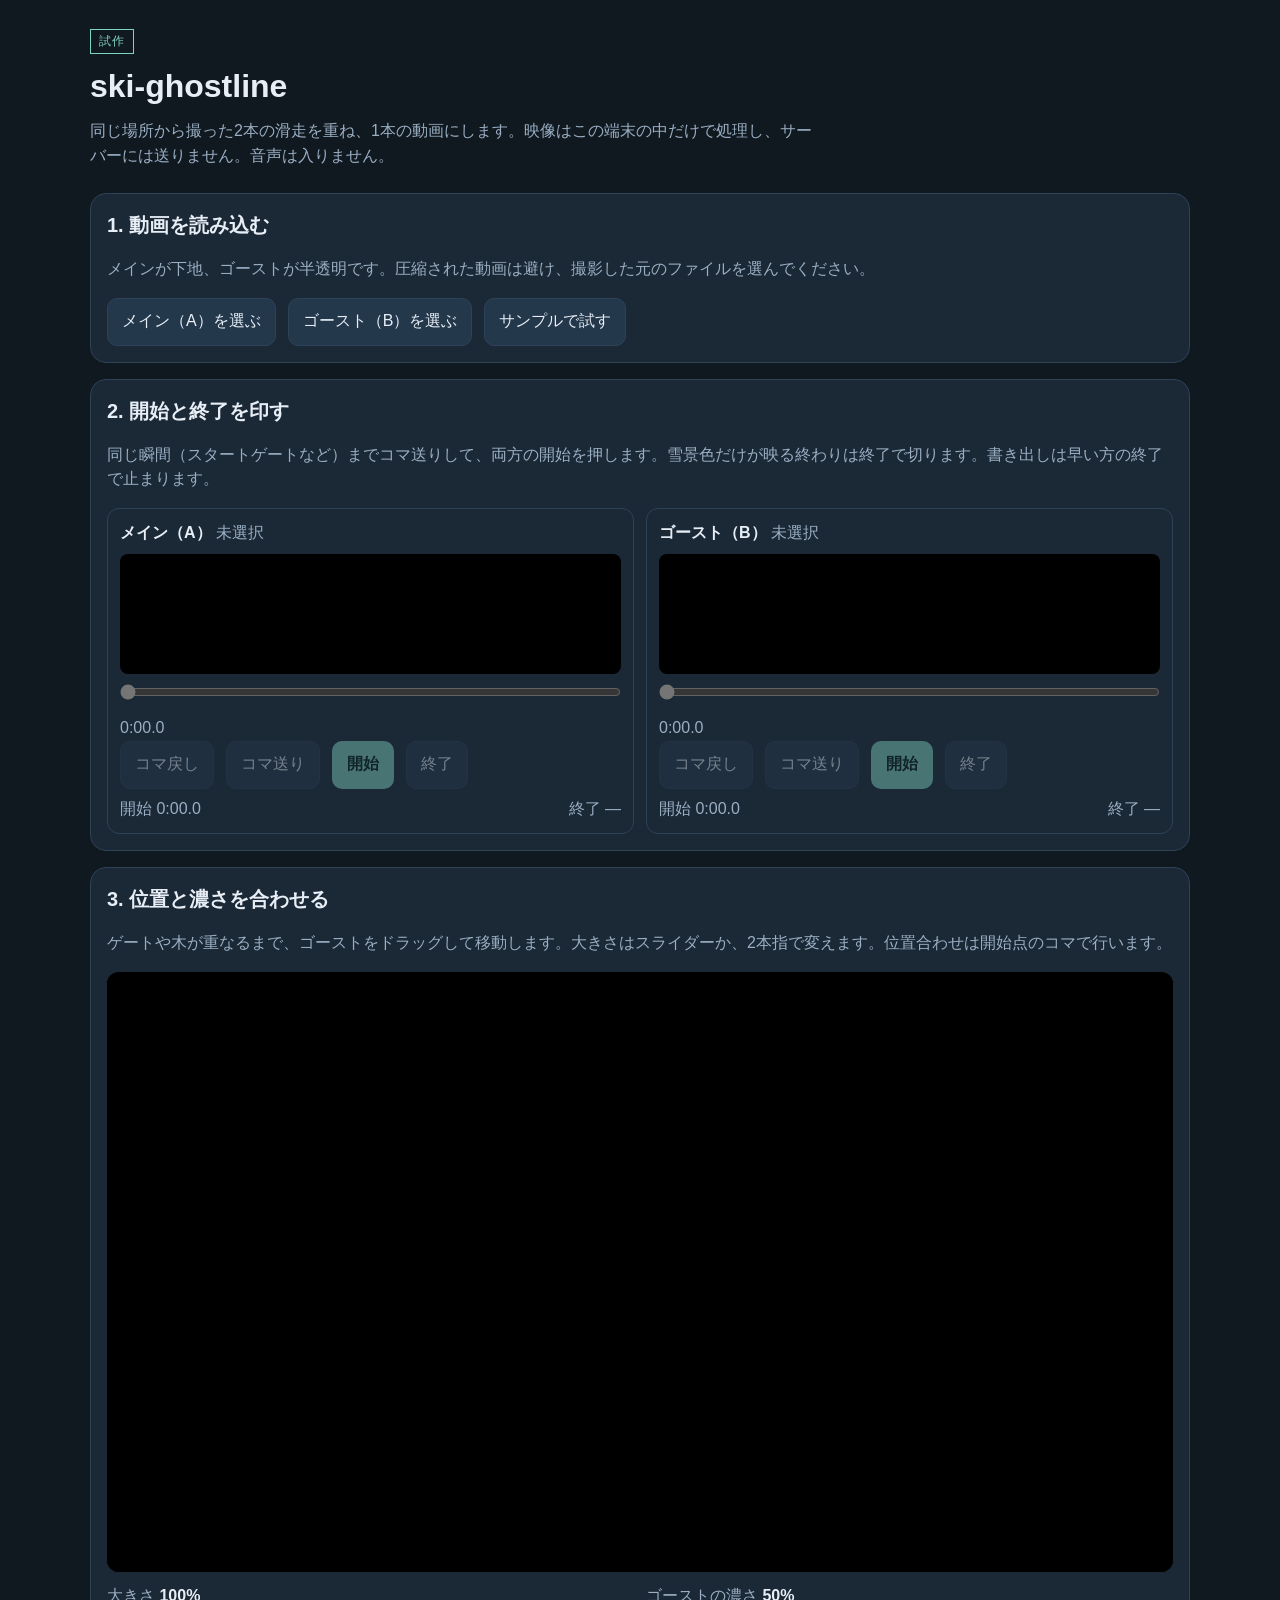
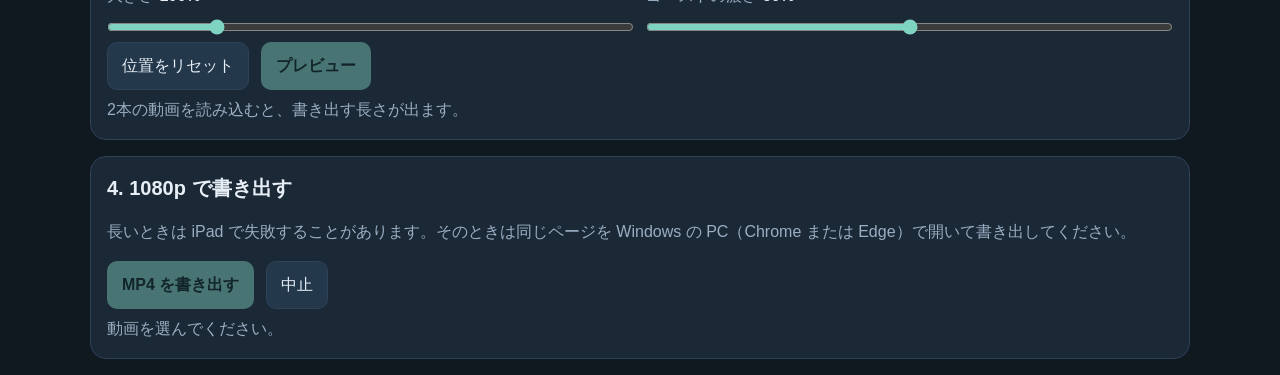
==== index.html @ 38cd4833 "Publish the overlay page so a coach can open it from anywhere. Co-authored-by: Cursor <cursoragent@c" ====
<!DOCTYPE html>
<html lang="ja">
<head>
  <meta charset="UTF-8">
  <meta name="viewport" content="width=device-width, initial-scale=1, viewport-fit=cover">
  <meta name="theme-color" content="#101820">
  <title>ski-ghostline</title>
  <link rel="stylesheet" href="styles.css">
</head>
<body>
  <header class="top">
    <p class="mark">試作</p>
    <h1>ski-ghostline</h1>
    <p class="lead">同じ場所から撮った2本の滑走を重ね、1本の動画にします。映像はこの端末の中だけで処理し、サーバーには送りません。音声は入りません。</p>
  </header>

  <main>
    <section class="card">
      <h2>1. 動画を読み込む</h2>
      <p class="hint">メインが下地、ゴーストが半透明です。圧縮された動画は避け、撮影した元のファイルを選んでください。</p>
      <div class="load-row">
        <label class="file">
          メイン（A）を選ぶ
          <input id="fileA" type="file" accept="video/mp4,video/*">
        </label>
        <label class="file">
          ゴースト（B）を選ぶ
          <input id="fileB" type="file" accept="video/mp4,video/*">
        </label>
        <button id="sampleBtn" type="button" class="ghost" hidden>サンプルで試す</button>
      </div>
    </section>

    <section class="card">
      <h2>2. 開始と終了を印す</h2>
      <p class="hint">同じ瞬間（スタートゲートなど）までコマ送りして、両方の開始を押します。雪景色だけが映る終わりは終了で切ります。書き出しは早い方の終了で止まります。</p>
      <div class="clips">
        <article class="clip" id="cardA">
          <h3>メイン（A） <span id="nameA" class="name">未選択</span></h3>
          <div id="mountA" class="mount"></div>
          <input id="scrubA" class="scrub" type="range" min="0" max="1" step="0.001" value="0" disabled>
          <p class="clock" id="clockA">0:00.0</p>
          <div class="rows">
            <button id="backA" type="button" disabled>コマ戻し</button>
            <button id="fwdA" type="button" disabled>コマ送り</button>
            <button id="markInA" type="button" class="primary" disabled>開始</button>
            <button id="markOutA" type="button" disabled>終了</button>
          </div>
          <p class="marks"><span id="inLabelA">開始 0:00.0</span><span id="outLabelA">終了 —</span></p>
        </article>
        <article class="clip" id="cardB">
          <h3>ゴースト（B） <span id="nameB" class="name">未選択</span></h3>
          <div id="mountB" class="mount"></div>
          <input id="scrubB" class="scrub" type="range" min="0" max="1" step="0.001" value="0" disabled>
          <p class="clock" id="clockB">0:00.0</p>
          <div class="rows">
            <button id="backB" type="button" disabled>コマ戻し</button>
            <button id="fwdB" type="button" disabled>コマ送り</button>
            <button id="markInB" type="button" class="primary" disabled>開始</button>
            <button id="markOutB" type="button" disabled>終了</button>
          </div>
          <p class="marks"><span id="inLabelB">開始 0:00.0</span><span id="outLabelB">終了 —</span></p>
        </article>
      </div>
    </section>

    <section class="card">
      <h2>3. 位置と濃さを合わせる</h2>
      <p class="hint">ゲートや木が重なるまで、ゴーストをドラッグして移動します。大きさはスライダーか、2本指で変えます。位置合わせは開始点のコマで行います。</p>
      <div class="stage-wrap">
        <canvas id="stage" width="1920" height="1080" aria-label="重ね合わせ"></canvas>
      </div>
      <div class="sliders">
        <label>大きさ <output id="scaleOut">100%</output>
          <input id="scale" type="range" min="0.25" max="4" step="0.01" value="1">
        </label>
        <label>ゴーストの濃さ <output id="opacityOut">50%</output>
          <input id="opacity" type="range" min="0.1" max="0.9" step="0.01" value="0.5">
        </label>
      </div>
      <div class="rows">
        <button id="resetBtn" type="button">位置をリセット</button>
        <button id="previewBtn" type="button" class="primary" disabled>プレビュー</button>
      </div>
      <p id="lengthLabel" class="length">2本の動画を読み込むと、書き出す長さが出ます。</p>
    </section>

    <section class="card">
      <h2>4. 1080p で書き出す</h2>
      <p class="hint">長いときは iPad で失敗することがあります。そのときは同じページを Windows の PC（Chrome または Edge）で開いて書き出してください。</p>
      <div class="rows">
        <button id="exportBtn" type="button" class="primary" disabled>MP4 を書き出す</button>
        <button id="cancelBtn" type="button" hidden>中止</button>
      </div>
      <progress id="progress" max="1" value="0" hidden></progress>
      <p id="status" class="status" role="status">動画を選んでください。</p>
      <div id="resultWrap" class="result" hidden>
        <video id="resultVideo" controls playsinline></video>
        <div class="rows">
          <a id="downloadLink" class="primary link" download="ski-ghostline.mp4">MP4 を保存</a>
          <button id="shareBtn" type="button" hidden>共有</button>
        </div>
      </div>
    </section>
  </main>

  <script type="module" src="app.js"></script>
</body>
</html>
---- styles.css ----
:root {
  color-scheme: dark;
  --bg: #101820;
  --card: #1b2836;
  --ink: #e7eef6;
  --muted: #9aafc3;
  --line: #2e4258;
  --ice: #7fd3c1;
  --ice-ink: #08211c;
  --warn: #ffb15a;
  font-family: "Hiragino Sans", "Yu Gothic UI", "Segoe UI", sans-serif;
}

* { box-sizing: border-box; }

body {
  margin: 0;
  background: var(--bg);
  color: var(--ink);
  line-height: 1.55;
}

.top, main {
  width: min(1100px, calc(100% - 32px));
  margin: 0 auto;
}

.top { padding: 28px 0 8px; }

.mark {
  display: inline-block;
  margin: 0 0 8px;
  padding: 2px 8px;
  border: 1px solid var(--ice);
  color: var(--ice);
  font-size: 12px;
  letter-spacing: 0.08em;
}

h1 { margin: 0 0 8px; font-size: 32px; font-weight: 700; }
h2 { margin: 0 0 8px; font-size: 20px; }
h3 { margin: 0 0 8px; font-size: 16px; }

.lead, .hint, .name, .clock, .marks, .length, .status {
  color: var(--muted);
}

.lead { margin: 0; max-width: 46rem; }

.card {
  margin: 16px 0;
  padding: 16px;
  background: var(--card);
  border: 1px solid var(--line);
  border-radius: 16px;
}

.load-row, .rows, .sliders, .clips {
  display: flex;
  flex-wrap: wrap;
  gap: 12px;
}

.clips { align-items: stretch; }
.clip {
  flex: 1 1 280px;
  padding: 12px;
  border: 1px solid var(--line);
  border-radius: 12px;
}
.clip.bad { border-color: var(--warn); }

.mount {
  display: grid;
  place-items: center;
  min-height: 120px;
  background: #000;
  border-radius: 8px;
  overflow: hidden;
}

.clip-video {
  display: block;
  width: 100%;
  max-height: 320px;
  background: #000;
}

.still {
  position: fixed;
  left: 0;
  top: 0;
  width: 8px;
  height: 8px;
  opacity: 0.02;
  pointer-events: none;
}

.scrub, .sliders input[type="range"] {
  width: 100%;
  margin: 10px 0 0;
  accent-color: var(--ice);
}

.clock, .marks, .length, .status { margin: 8px 0 0; }
.marks { display: flex; justify-content: space-between; gap: 8px; }
.name { font-weight: 400; }

button, .file, .link {
  min-height: 48px;
  padding: 10px 14px;
  border-radius: 10px;
  border: 1px solid var(--line);
  background: #24384c;
  color: var(--ink);
  font: inherit;
  font-size: 16px;
  cursor: pointer;
  text-decoration: none;
  display: inline-flex;
  align-items: center;
  justify-content: center;
}

button:disabled { opacity: 0.45; cursor: default; }

.primary, .link {
  background: var(--ice);
  color: var(--ice-ink);
  border-color: transparent;
  font-weight: 700;
}

.file input { display: none; }

.stage-wrap {
  margin-top: 8px;
  background: #000;
  border-radius: 12px;
  overflow: hidden;
  touch-action: none;
}

canvas {
  display: block;
  width: 100%;
  height: auto;
  touch-action: none;
  cursor: grab;
}

.sliders { margin-top: 12px; }
.sliders label { flex: 1 1 240px; color: var(--muted); }
.sliders output { color: var(--ink); font-weight: 700; }

progress {
  width: 100%;
  height: 12px;
  margin-top: 12px;
  accent-color: var(--ice);
}

.result { margin-top: 12px; }
.result video {
  width: 100%;
  max-height: 480px;
  background: #000;
  border-radius: 12px;
}

.status { min-height: 1.5em; white-space: pre-wrap; }
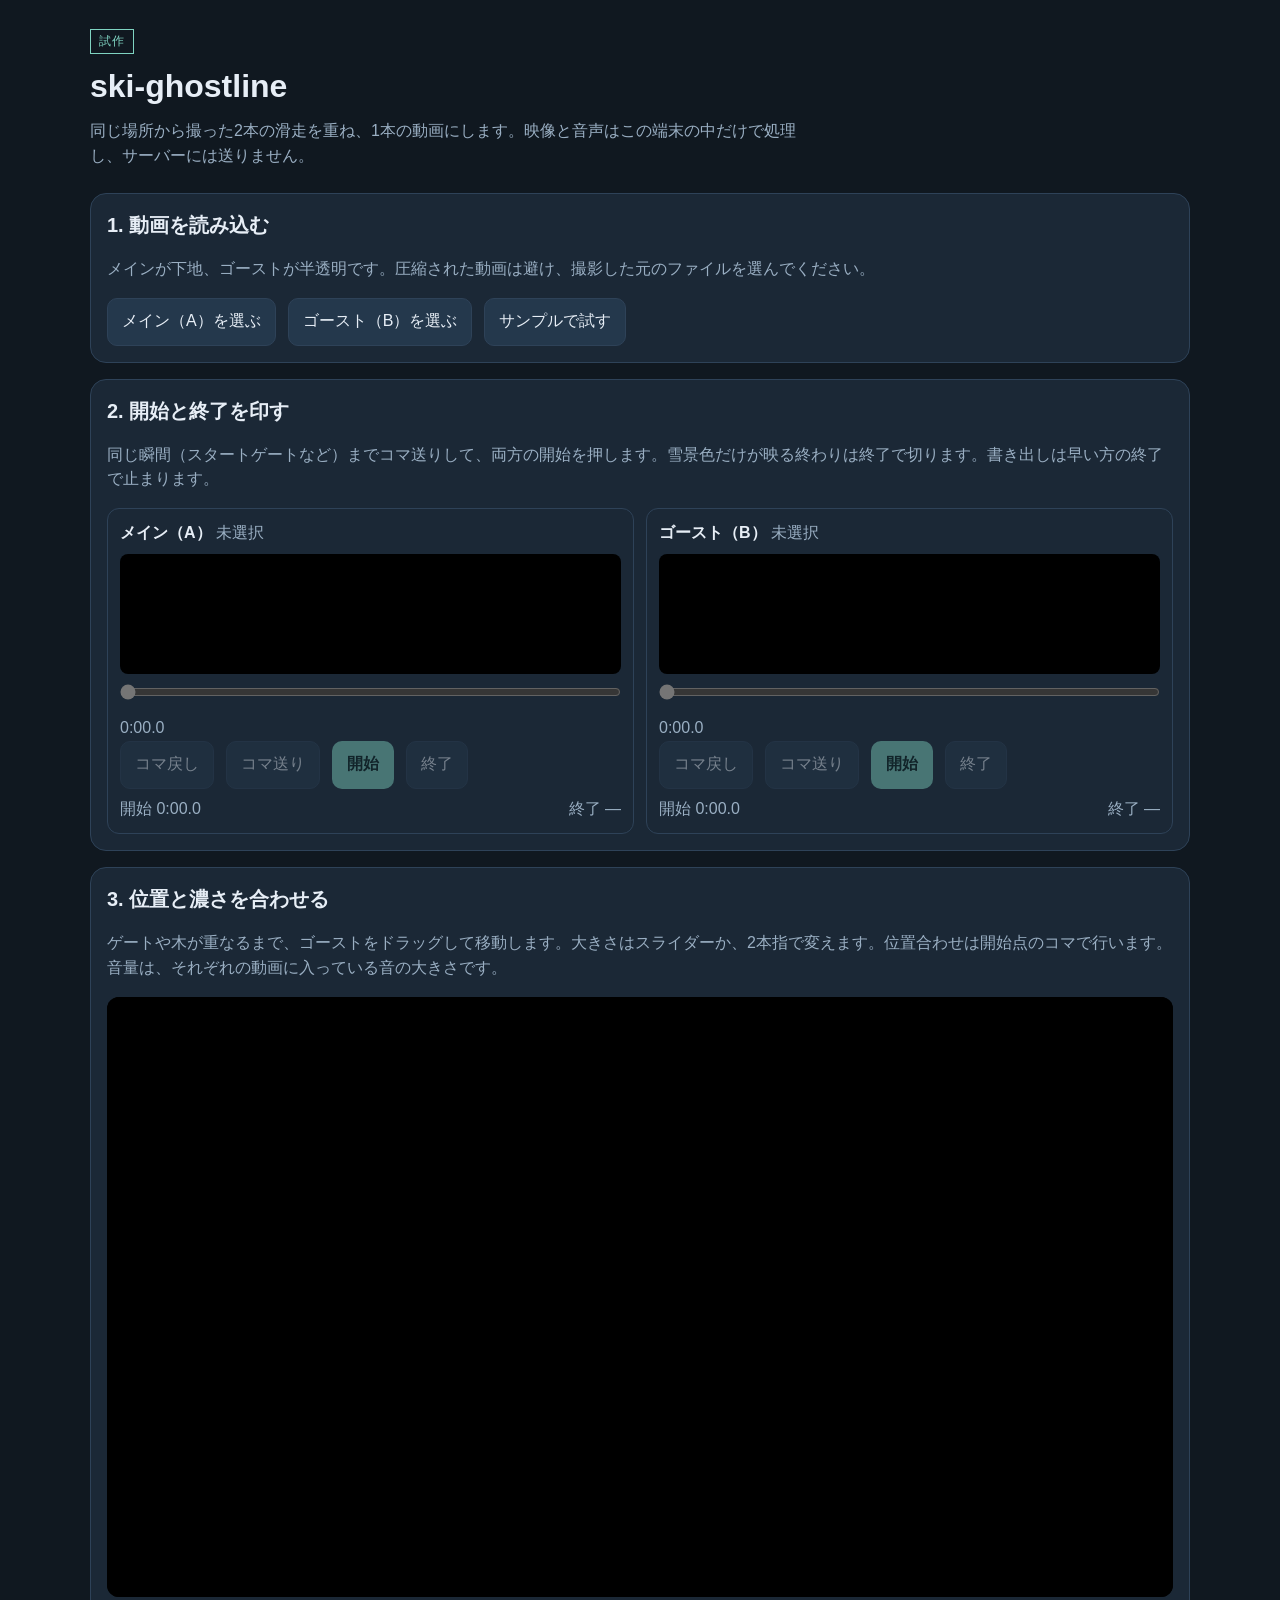
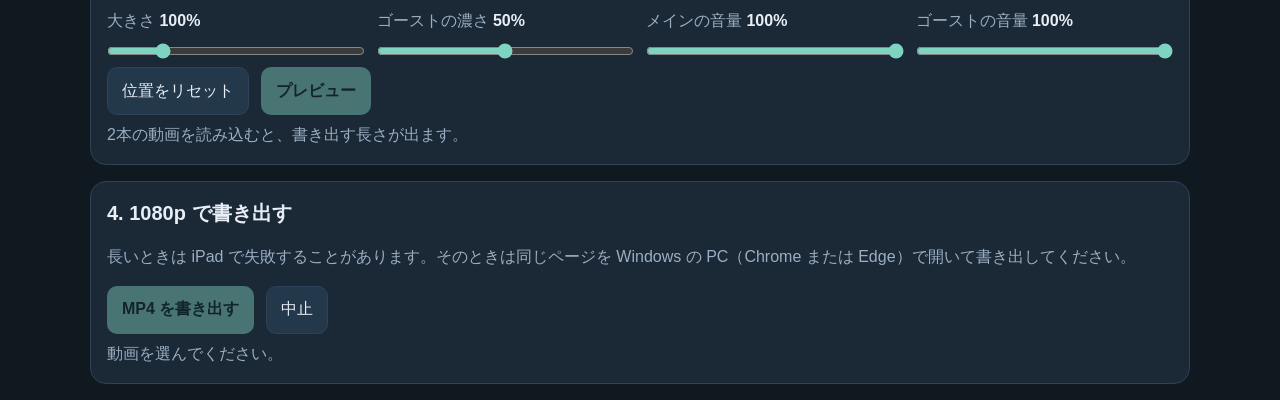
==== commit ed45d4a3: "Mix each clip's audio into the export and add volume controls. Co-authored-by: Cursor <cursoragent@c" ====
--- a/index.html
+++ b/index.html
@@ -11,7 +11,7 @@
   <header class="top">
     <p class="mark">試作</p>
     <h1>ski-ghostline</h1>
-    <p class="lead">同じ場所から撮った2本の滑走を重ね、1本の動画にします。映像はこの端末の中だけで処理し、サーバーには送りません。音声は入りません。</p>
+    <p class="lead">同じ場所から撮った2本の滑走を重ね、1本の動画にします。映像と音声はこの端末の中だけで処理し、サーバーには送りません。</p>
   </header>
 
   <main>
@@ -66,7 +66,7 @@
 
     <section class="card">
       <h2>3. 位置と濃さを合わせる</h2>
-      <p class="hint">ゲートや木が重なるまで、ゴーストをドラッグして移動します。大きさはスライダーか、2本指で変えます。位置合わせは開始点のコマで行います。</p>
+      <p class="hint">ゲートや木が重なるまで、ゴーストをドラッグして移動します。大きさはスライダーか、2本指で変えます。位置合わせは開始点のコマで行います。音量は、それぞれの動画に入っている音の大きさです。</p>
       <div class="stage-wrap">
         <canvas id="stage" width="1920" height="1080" aria-label="重ね合わせ"></canvas>
       </div>
@@ -76,6 +76,12 @@
         </label>
         <label>ゴーストの濃さ <output id="opacityOut">50%</output>
           <input id="opacity" type="range" min="0.1" max="0.9" step="0.01" value="0.5">
+        </label>
+        <label>メインの音量 <output id="volOutA">100%</output>
+          <input id="volA" type="range" min="0" max="1" step="0.01" value="1">
+        </label>
+        <label>ゴーストの音量 <output id="volOutB">100%</output>
+          <input id="volB" type="range" min="0" max="1" step="0.01" value="1">
         </label>
       </div>
       <div class="rows">
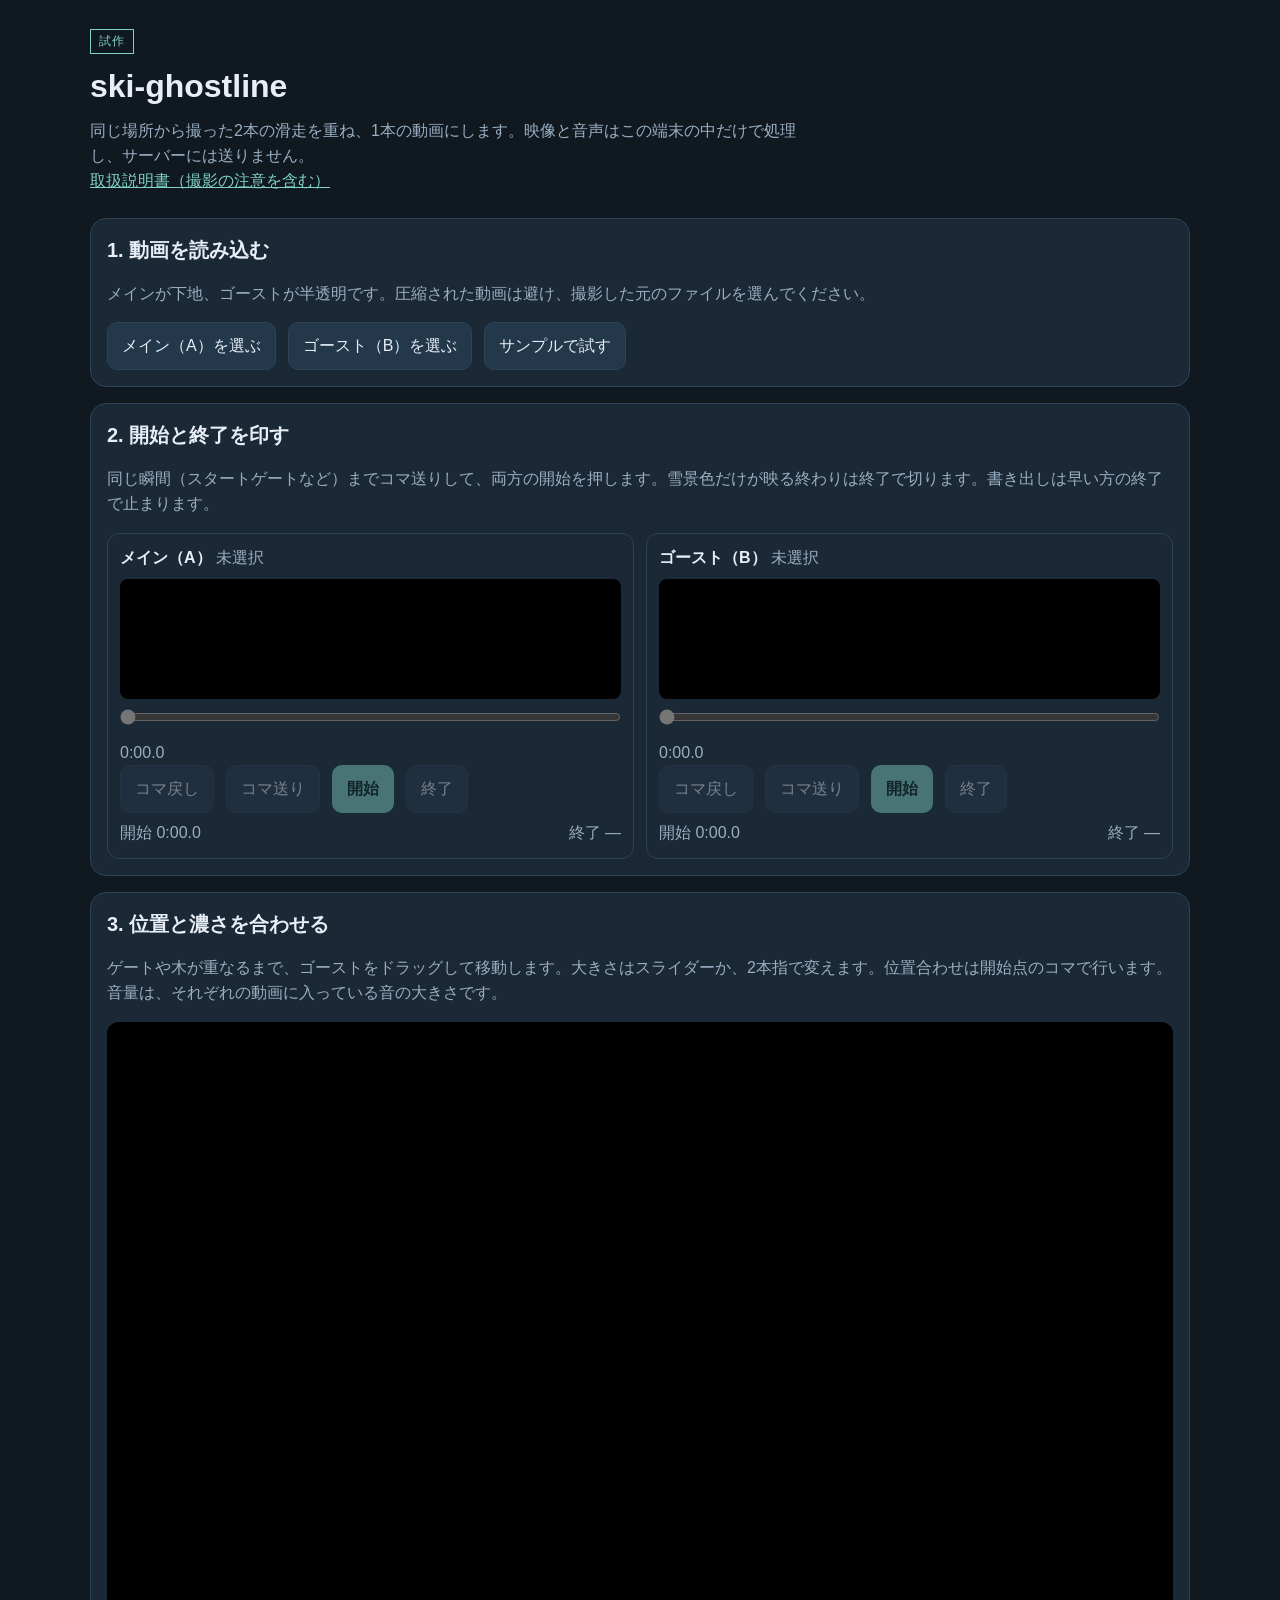
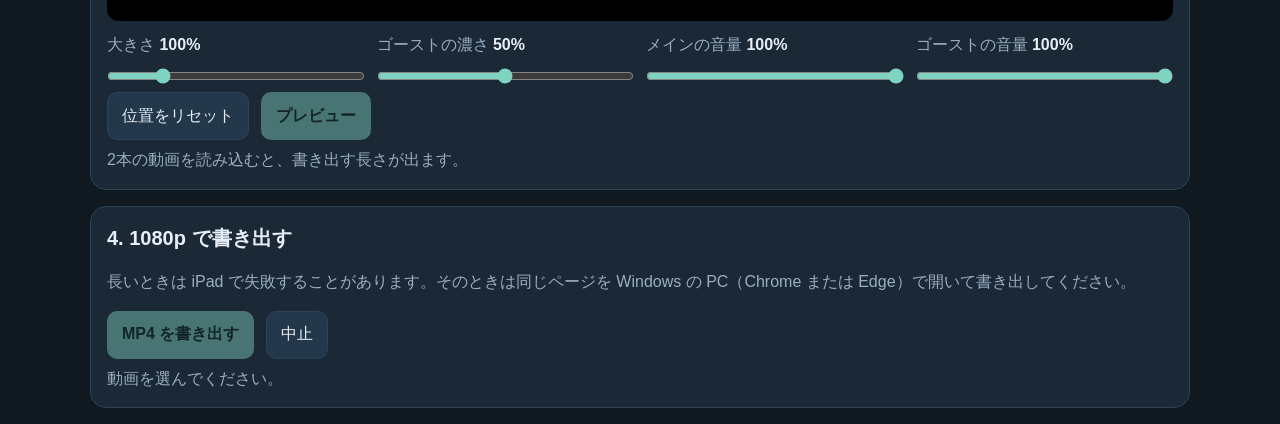
==== commit 4ffff087: "Add a coach manual covering how to film and how to export. Co-authored-by: Cursor <cursoragent@curso" ====
--- a/index.html
+++ b/index.html
@@ -12,6 +12,7 @@
     <p class="mark">試作</p>
     <h1>ski-ghostline</h1>
     <p class="lead">同じ場所から撮った2本の滑走を重ね、1本の動画にします。映像と音声はこの端末の中だけで処理し、サーバーには送りません。</p>
+    <p class="lead"><a href="manual.html">取扱説明書（撮影の注意を含む）</a></p>
   </header>
 
   <main>
--- a/styles.css
+++ b/styles.css
@@ -169,3 +169,27 @@
 }
 
 .status { min-height: 1.5em; white-space: pre-wrap; }
+
+.lead a { color: var(--ice); }
+
+.manual h2 { margin-top: 4px; }
+.manual h3 { margin: 16px 0 6px; }
+.manual p, .manual li { max-width: 42rem; }
+.manual ol, .manual ul { margin: 8px 0 0; padding-left: 1.3rem; }
+.manual li + li { margin-top: 6px; }
+.note {
+  margin: 12px 0 0;
+  padding: 12px 14px;
+  border-left: 4px solid var(--ice);
+  background: #142833;
+  border-radius: 0 10px 10px 0;
+}
+.note strong { color: var(--ink); }
+
+@media print {
+  body { background: #fff; color: #111; }
+  .card, .note { background: #fff; border-color: #ccc; color: #111; }
+  .lead, .hint, h2, h3, p, li, a { color: #111; }
+  .mark, button, .link { display: none; }
+  a { text-decoration: none; }
+}
